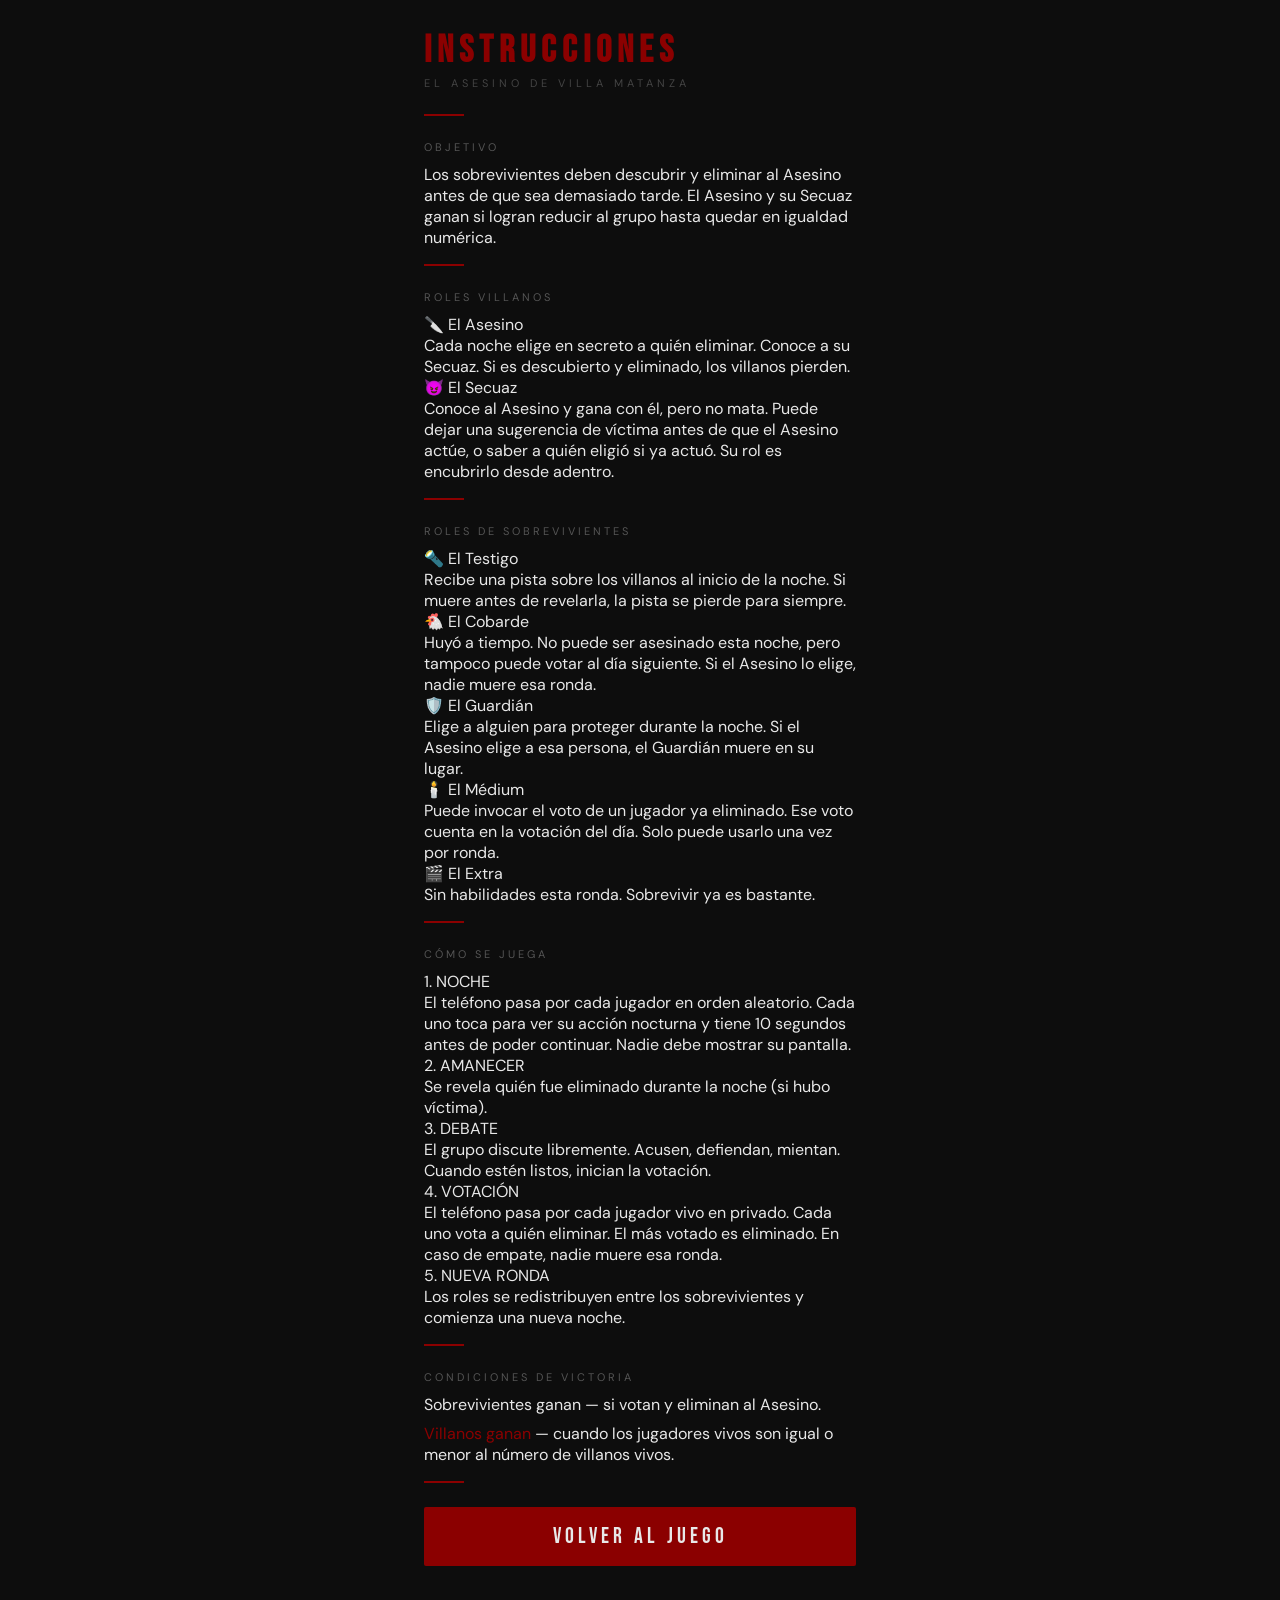
==== instrucciones.html @ 130f5b96 "Rename instrucciones to instrucciones.html" ====
<!DOCTYPE html>
<html lang="es">
<head>
  <meta charset="UTF-8" />
  <meta name="viewport" content="width=device-width, initial-scale=1.0" />
  <title>Instrucciones — El Asesino de Villa Matanza</title>
  <link rel="stylesheet" href="style.css" />
  <link href="https://fonts.googleapis.com/css2?family=Bebas+Neue&family=DM+Sans:wght@300;400;500&display=swap" rel="stylesheet" />
</head>
<body>
  <div class="container" style="padding-top: 2rem; padding-bottom: 4rem;">

    <h1 class="titulo" style="font-size: 38px;">Instrucciones</h1>
    <p class="subtitulo">El Asesino de Villa Matanza</p>
    <div class="bloodline"></div>

    <p class="label">Objetivo</p>
    <p class="instr-text">Los sobrevivientes deben descubrir y eliminar al Asesino antes de que sea demasiado tarde. El Asesino y su Secuaz ganan si logran reducir al grupo hasta quedar en igualdad numérica.</p>

    <div class="bloodline"></div>

    <p class="label">Roles villanos</p>

    <p class="instr-rol">🔪 El Asesino</p>
    <p class="instr-text">Cada noche elige en secreto a quién eliminar. Conoce a su Secuaz. Si es descubierto y eliminado, los villanos pierden.</p>

    <p class="instr-rol">😈 El Secuaz</p>
    <p class="instr-text">Conoce al Asesino y gana con él, pero no mata. Puede dejar una sugerencia de víctima antes de que el Asesino actúe, o saber a quién eligió si ya actuó. Su rol es encubrirlo desde adentro.</p>

    <div class="bloodline"></div>

    <p class="label">Roles de sobrevivientes</p>

    <p class="instr-rol">🔦 El Testigo</p>
    <p class="instr-text">Recibe una pista sobre los villanos al inicio de la noche. Si muere antes de revelarla, la pista se pierde para siempre.</p>

    <p class="instr-rol">🐔 El Cobarde</p>
    <p class="instr-text">Huyó a tiempo. No puede ser asesinado esta noche, pero tampoco puede votar al día siguiente. Si el Asesino lo elige, nadie muere esa ronda.</p>

    <p class="instr-rol">🛡️ El Guardián</p>
    <p class="instr-text">Elige a alguien para proteger durante la noche. Si el Asesino elige a esa persona, el Guardián muere en su lugar.</p>

    <p class="instr-rol">🕯️ El Médium</p>
    <p class="instr-text">Puede invocar el voto de un jugador ya eliminado. Ese voto cuenta en la votación del día. Solo puede usarlo una vez por ronda.</p>

    <p class="instr-rol">🎬 El Extra</p>
    <p class="instr-text">Sin habilidades esta ronda. Sobrevivir ya es bastante.</p>

    <div class="bloodline"></div>

    <p class="label">Cómo se juega</p>

    <p class="instr-paso">1. NOCHE</p>
    <p class="instr-text">El teléfono pasa por cada jugador en orden aleatorio. Cada uno toca para ver su acción nocturna y tiene 10 segundos antes de poder continuar. Nadie debe mostrar su pantalla.</p>

    <p class="instr-paso">2. AMANECER</p>
    <p class="instr-text">Se revela quién fue eliminado durante la noche (si hubo víctima).</p>

    <p class="instr-paso">3. DEBATE</p>
    <p class="instr-text">El grupo discute libremente. Acusen, defiendan, mientan. Cuando estén listos, inician la votación.</p>

    <p class="instr-paso">4. VOTACIÓN</p>
    <p class="instr-text">El teléfono pasa por cada jugador vivo en privado. Cada uno vota a quién eliminar. El más votado es eliminado. En caso de empate, nadie muere esa ronda.</p>

    <p class="instr-paso">5. NUEVA RONDA</p>
    <p class="instr-text">Los roles se redistribuyen entre los sobrevivientes y comienza una nueva noche.</p>

    <div class="bloodline"></div>

    <p class="label">Condiciones de victoria</p>
    <p class="instr-text" style="margin-bottom: 8px;"><span style="color:#e8e8e8">Sobrevivientes ganan</span> — si votan y eliminan al Asesino.</p>
    <p class="instr-text"><span style="color:#8b0000">Villanos ganan</span> — cuando los jugadores vivos son igual o menor al número de villanos vivos.</p>

    <div class="bloodline"></div>

    <a href="index.html" class="btn-primary" style="display:block; text-align:center; text-decoration:none; margin-top:1rem;">VOLVER AL JUEGO</a>

  </div>
</body>
</html>
---- style.css ----
@import url('https://fonts.googleapis.com/css2?family=Bebas+Neue&family=DM+Sans:wght@300;400;500&display=swap');

*, *::before, *::after { box-sizing: border-box; margin: 0; padding: 0; }

body {
  background: #0d0d0d;
  color: #e8e8e8;
  font-family: 'DM Sans', sans-serif;
  min-height: 100vh;
}

.screen { display: none; }
.screen.active { display: block; }

.container {
  max-width: 480px;
  margin: 0 auto;
  padding: 2rem 1.5rem 3rem;
}

/* Tipografía */
.titulo {
  font-family: 'Bebas Neue', sans-serif;
  font-size: 56px;
  letter-spacing: 6px;
  color: #8b0000;
  line-height: 1;
}

.subtitulo {
  font-size: 11px;
  letter-spacing: 4px;
  text-transform: uppercase;
  color: #444;
  margin: 6px 0 1.5rem;
}

.label {
  font-size: 11px;
  letter-spacing: 3px;
  text-transform: uppercase;
  color: #555;
  margin-bottom: 10px;
}

.instruccion {
  font-size: 15px;
  color: #888;
  line-height: 1.8;
  margin-bottom: 2rem;
}

.bloodline {
  width: 40px;
  height: 2px;
  background: #8b0000;
  margin: 1rem 0 1.5rem;
}

.accent { color: #8b0000; }

/* Jugadores */
.player-list {
  display: flex;
  flex-direction: column;
  gap: 8px;
  margin-bottom: 1rem;
}

.player-row {
  display: flex;
  align-items: center;
  gap: 8px;
}

.player-num {
  font-size: 11px;
  color: #8b0000;
  width: 20px;
  flex-shrink: 0;
  letter-spacing: 1px;
}

.vm-input {
  flex: 1;
  background: #1a1a1a;
  border: 0.5px solid #2a2a2a;
  color: #e8e8e8;
  padding: 10px 14px;
  font-size: 14px;
  font-family: 'DM Sans', sans-serif;
  outline: none;
  border-radius: 2px;
  transition: border-color 0.2s;
}

.vm-input:focus { border-color: #8b0000; }
.vm-input::placeholder { color: #333; }

.btn-remove {
  background: none;
  border: none;
  color: #333;
  cursor: pointer;
  font-size: 16px;
  padding: 4px 6px;
  line-height: 1;
  transition: color 0.2s;
}

.btn-remove:hover { color: #8b0000; }

.btn-agregar {
  width: 100%;
  background: none;
  border: 0.5px solid #2a2a2a;
  color: #555;
  padding: 10px;
  font-size: 11px;
  letter-spacing: 2px;
  text-transform: uppercase;
  cursor: pointer;
  font-family: 'DM Sans', sans-serif;
  border-radius: 2px;
  transition: all 0.2s;
  margin-bottom: 1.5rem;
}

.btn-agregar:hover { border-color: #555; color: #e8e8e8; }

.counter {
  display: flex;
  justify-content: space-between;
  font-size: 11px;
  color: #444;
  margin-bottom: 1.5rem;
  letter-spacing: 1px;
}

/* Botón principal */
.btn-primary {
  width: 100%;
  background: #8b0000;
  border: none;
  color: #e8e8e8;
  padding: 16px;
  font-family: 'Bebas Neue', sans-serif;
  font-size: 22px;
  letter-spacing: 4px;
  cursor: pointer;
  border-radius: 2px;
  transition: background 0.2s;
}

.btn-primary:hover { background: #a30000; }
.btn-primary:disabled { background: #1a1a1a; color: #333; cursor: not-allowed; }

.warning {
  font-size: 11px;
  color: #8b0000;
  letter-spacing: 1px;
  margin-top: 10px;
  min-height: 16px;
}

/* Pantalla de rol */
.nombre-jugador {
  font-family: 'Bebas Neue', sans-serif;
  font-size: 42px;
  letter-spacing: 4px;
  color: #e8e8e8;
}

.rol-nombre {
  font-family: 'Bebas Neue', sans-serif;
  font-size: 48px;
  letter-spacing: 4px;
  color: #8b0000;
}

.rol-desc {
  font-size: 15px;
  color: #888;
  line-height: 1.8;
}

.villain-extra {
  border-left: 2px solid #8b0000;
  padding-left: 1rem;
  margin-top: 1.5rem;
}

.complice-nombre {
  font-size: 20px;
  font-family: 'Bebas Neue', sans-serif;
  letter-spacing: 3px;
  color: #e8e8e8;
  margin-top: 4px;
}

/* ── PICKER LIST ── */
.picker-list {
  display: flex;
  flex-direction: column;
  gap: 8px;
  margin: 1.5rem 0;
}

.picker-btn {
  width: 100%;
  background: #1a1a1a;
  border: 0.5px solid #2a2a2a;
  color: #e8e8e8;
  padding: 12px 16px;
  font-size: 15px;
  font-family: 'DM Sans', sans-serif;
  text-align: left;
  cursor: pointer;
  border-radius: 2px;
  transition: all 0.2s;
  letter-spacing: 1px;
}

.picker-btn:hover { border-color: #8b0000; color: #fff; }
.picker-btn.selected { border-color: #8b0000; background: #1f0000; color: #fff; }

/* ── TIMER ── */
.timer-wrap {
  margin: 2rem 0 1.5rem;
  position: relative;
}

.timer-bar-bg {
  height: 3px;
  background: #1a1a1a;
  border-radius: 2px;
  overflow: hidden;
  margin-bottom: 8px;
}

.timer-bar {
  height: 3px;
  background: #8b0000;
  border-radius: 2px;
  width: 100%;
  transition: width 1s linear;
}

.timer-text {
  font-family: 'Bebas Neue', sans-serif;
  font-size: 32px;
  color: #8b0000;
  letter-spacing: 4px;
}

/* ── ALIVE LIST ── */
.alive-list {
  display: flex;
  flex-wrap: wrap;
  gap: 8px;
  margin: 1rem 0 2rem;
}

.alive-chip {
  background: #1a1a1a;
  border: 0.5px solid #2a2a2a;
  color: #888;
  padding: 6px 12px;
  font-size: 12px;
  letter-spacing: 1px;
  border-radius: 2px;
}

/* ── GAMEOVER ── */
.gameover-roles {
  display: flex;
  flex-direction: column;
  gap: 8px;
  margin-top: 1.5rem;
}

.gameover-role-row {
  display: flex;
  justify-content: space-between;
  font-size: 13px;
  padding: 8px 0;
  border-bottom: 0.5px solid #1e1e1e;
  color: #888;
}

.gameover-role-row span:first-child { color: #e8e8e8; }
.gameover-role-row .villain-tag { color: #8b0000; }

/* ── CAMPOS DE JUGADOR ── */
.player-fields {
  flex: 1;
  display: flex;
  flex-direction: column;
  gap: 6px;
}

.player-sub {
  display: flex;
  gap: 6px;
  align-items: center;
}

.vm-input-sm {
  width: 70px;
  flex: none;
}

.vm-select {
  flex: 1;
  background: #1a1a1a;
  border: 0.5px solid #2a2a2a;
  color: #e8e8e8;
  padding: 10px 10px;
  font-size: 14px;
  font-family: 'DM Sans', sans-serif;
  outline: none;
  border-radius: 2px;
  transition: border-color 0.2s;
  appearance: none;
}

.vm-select:focus { border-color: #8b0000; }
.vm-select option { background: #1a1a1a; }

/* Ocultar flechas de número */
input[type=number]::-webkit-inner-spin-button,
input[type=number]::-webkit-outer-spin-button { -webkit-appearance: none; }
input[type=number] { -moz-appearance: textfield; }

.btn-instrucciones {
  display: block;
  width: 100%;
  text-align: center;
  padding: 12px;
  font-family: 'Bebas Neue', sans-serif;
  font-size: 18px;
  letter-spacing: 4px;
  color: #555;
  border: 0.5px solid #2a2a2a;
  border-radius: 2px;
  text-decoration: none;
  margin-bottom: 12px;
  transition: all 0.2s;
}
.btn-instrucciones:hover { color: #e8e8e8; border-color: #555; }
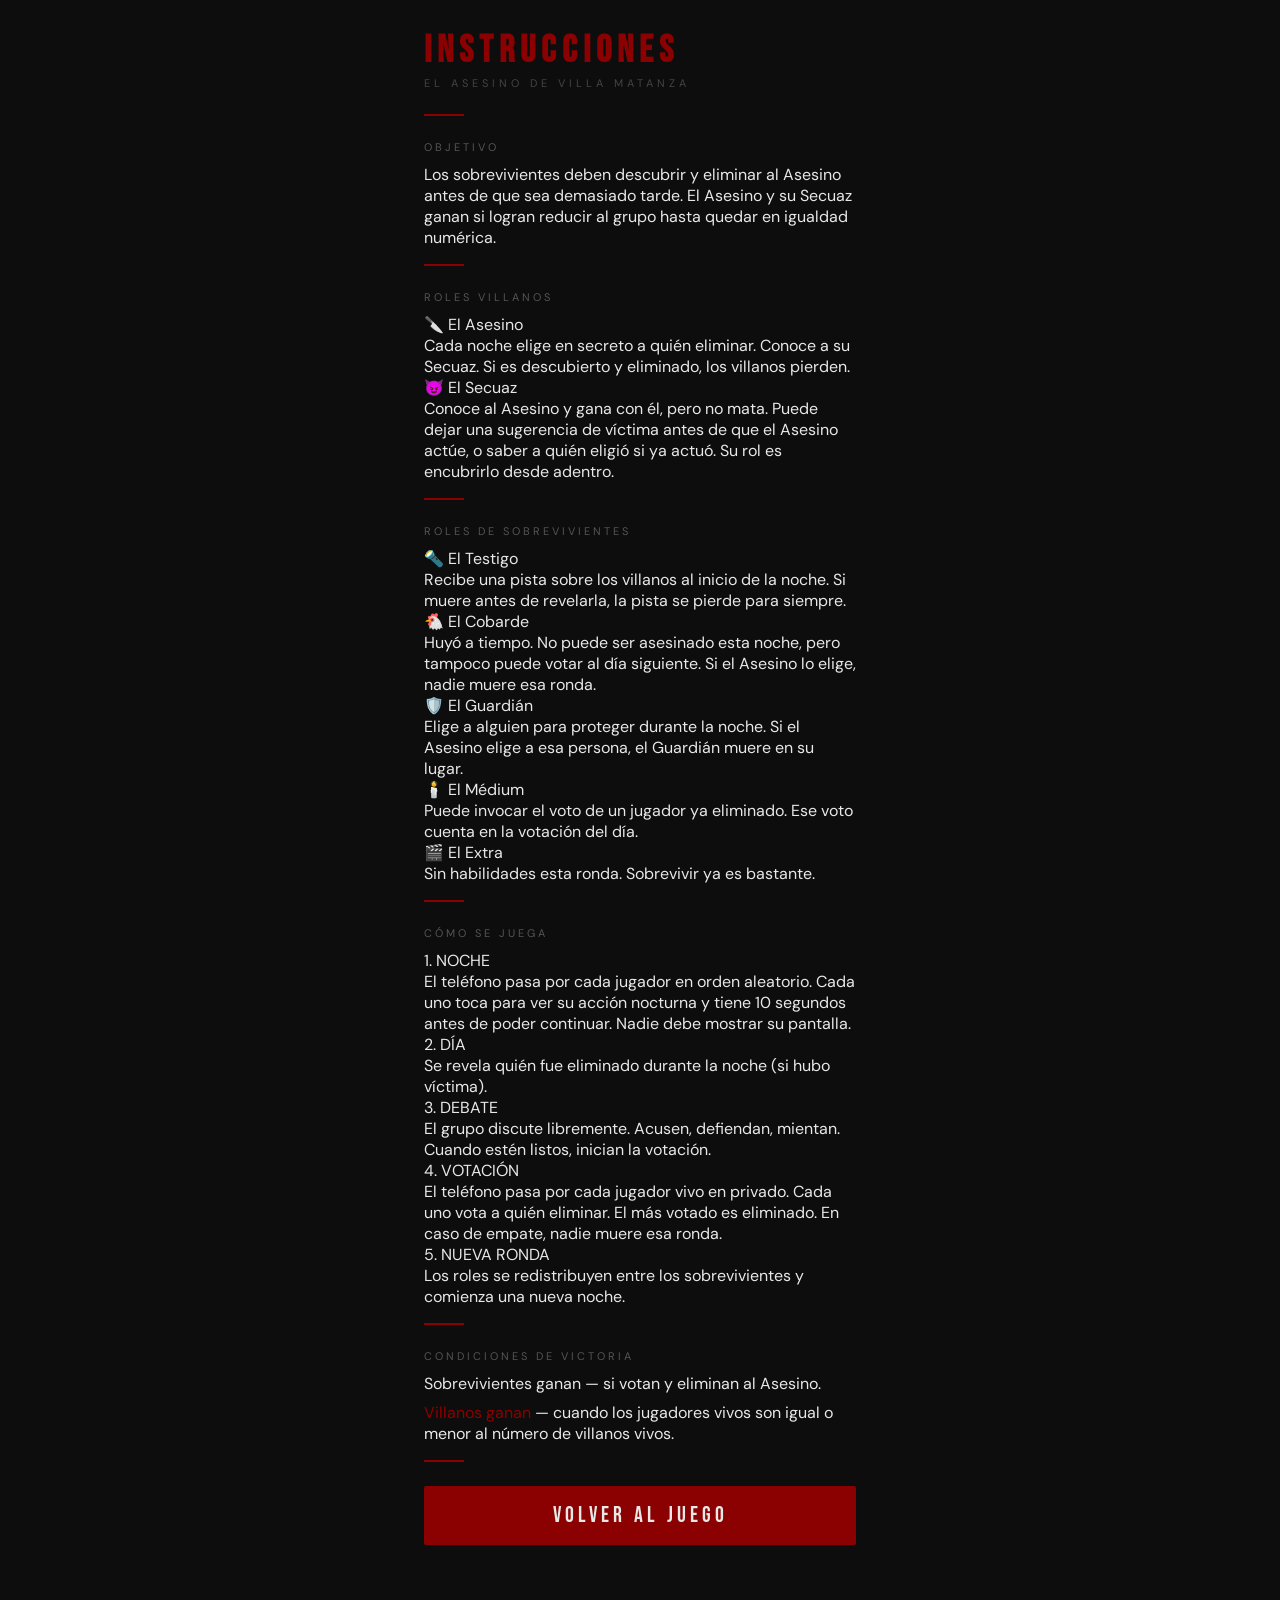
==== commit b11eb16a: "Update instrucciones.html" ====
--- a/instrucciones.html
+++ b/instrucciones.html
@@ -6,6 +6,7 @@
   <title>Instrucciones — El Asesino de Villa Matanza</title>
   <link rel="stylesheet" href="style.css" />
   <link href="https://fonts.googleapis.com/css2?family=Bebas+Neue&family=DM+Sans:wght@300;400;500&display=swap" rel="stylesheet" />
+  <link rel="icon" type="image/svg+xml" href="favicon.svg" />
 </head>
 <body>
   <div class="container" style="padding-top: 2rem; padding-bottom: 4rem;">
@@ -41,7 +42,7 @@
     <p class="instr-text">Elige a alguien para proteger durante la noche. Si el Asesino elige a esa persona, el Guardián muere en su lugar.</p>
 
     <p class="instr-rol">🕯️ El Médium</p>
-    <p class="instr-text">Puede invocar el voto de un jugador ya eliminado. Ese voto cuenta en la votación del día. Solo puede usarlo una vez por ronda.</p>
+    <p class="instr-text">Puede invocar el voto de un jugador ya eliminado. Ese voto cuenta en la votación del día.</p>
 
     <p class="instr-rol">🎬 El Extra</p>
     <p class="instr-text">Sin habilidades esta ronda. Sobrevivir ya es bastante.</p>
@@ -53,7 +54,7 @@
     <p class="instr-paso">1. NOCHE</p>
     <p class="instr-text">El teléfono pasa por cada jugador en orden aleatorio. Cada uno toca para ver su acción nocturna y tiene 10 segundos antes de poder continuar. Nadie debe mostrar su pantalla.</p>
 
-    <p class="instr-paso">2. AMANECER</p>
+    <p class="instr-paso">2. DÍA</p>
     <p class="instr-text">Se revela quién fue eliminado durante la noche (si hubo víctima).</p>
 
     <p class="instr-paso">3. DEBATE</p>
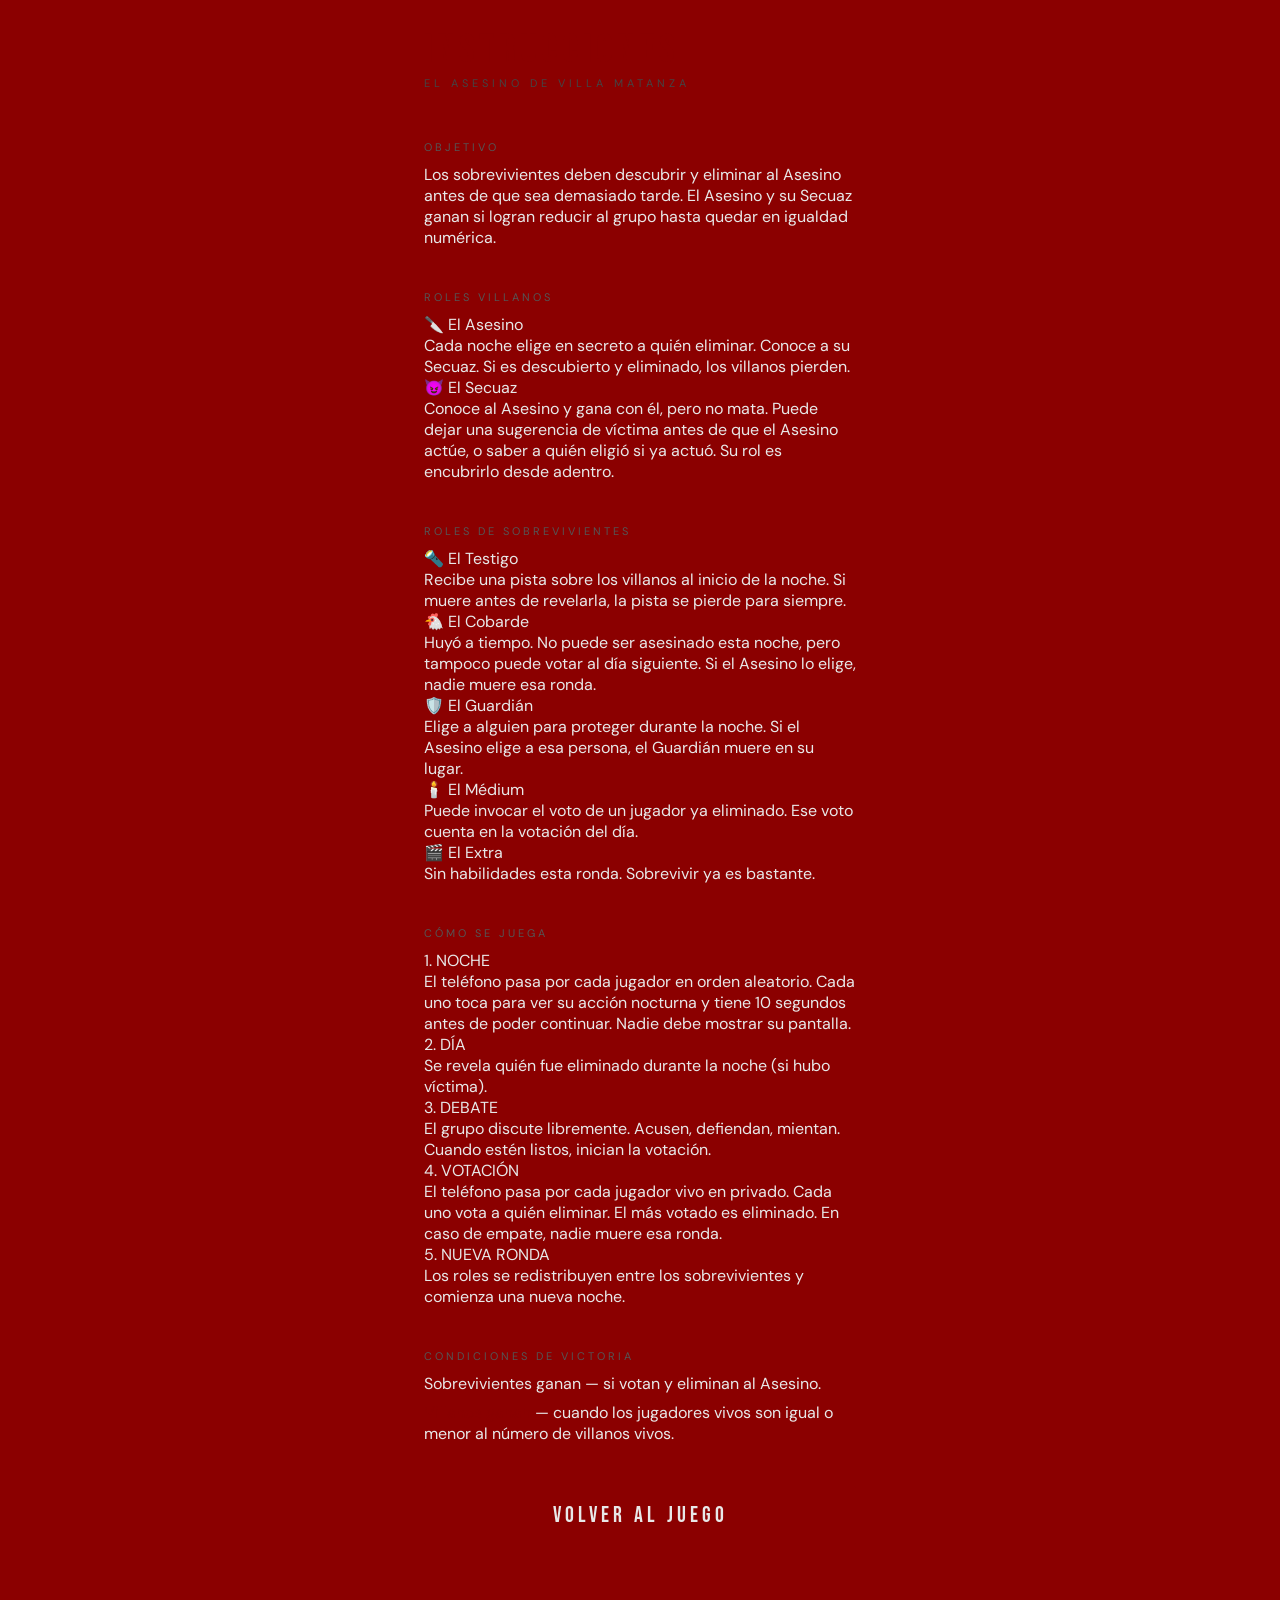
==== commit e6e1bbcf: "Update instrucciones.html" ====
--- a/instrucciones.html
+++ b/instrucciones.html
@@ -8,7 +8,7 @@
   <link href="https://fonts.googleapis.com/css2?family=Bebas+Neue&family=DM+Sans:wght@300;400;500&display=swap" rel="stylesheet" />
   <link rel="icon" type="image/svg+xml" href="favicon.svg" />
 </head>
-<body>
+<body style="background: #8b0000;">
   <div class="container" style="padding-top: 2rem; padding-bottom: 4rem;">
 
     <h1 class="titulo" style="font-size: 38px;">Instrucciones</h1>
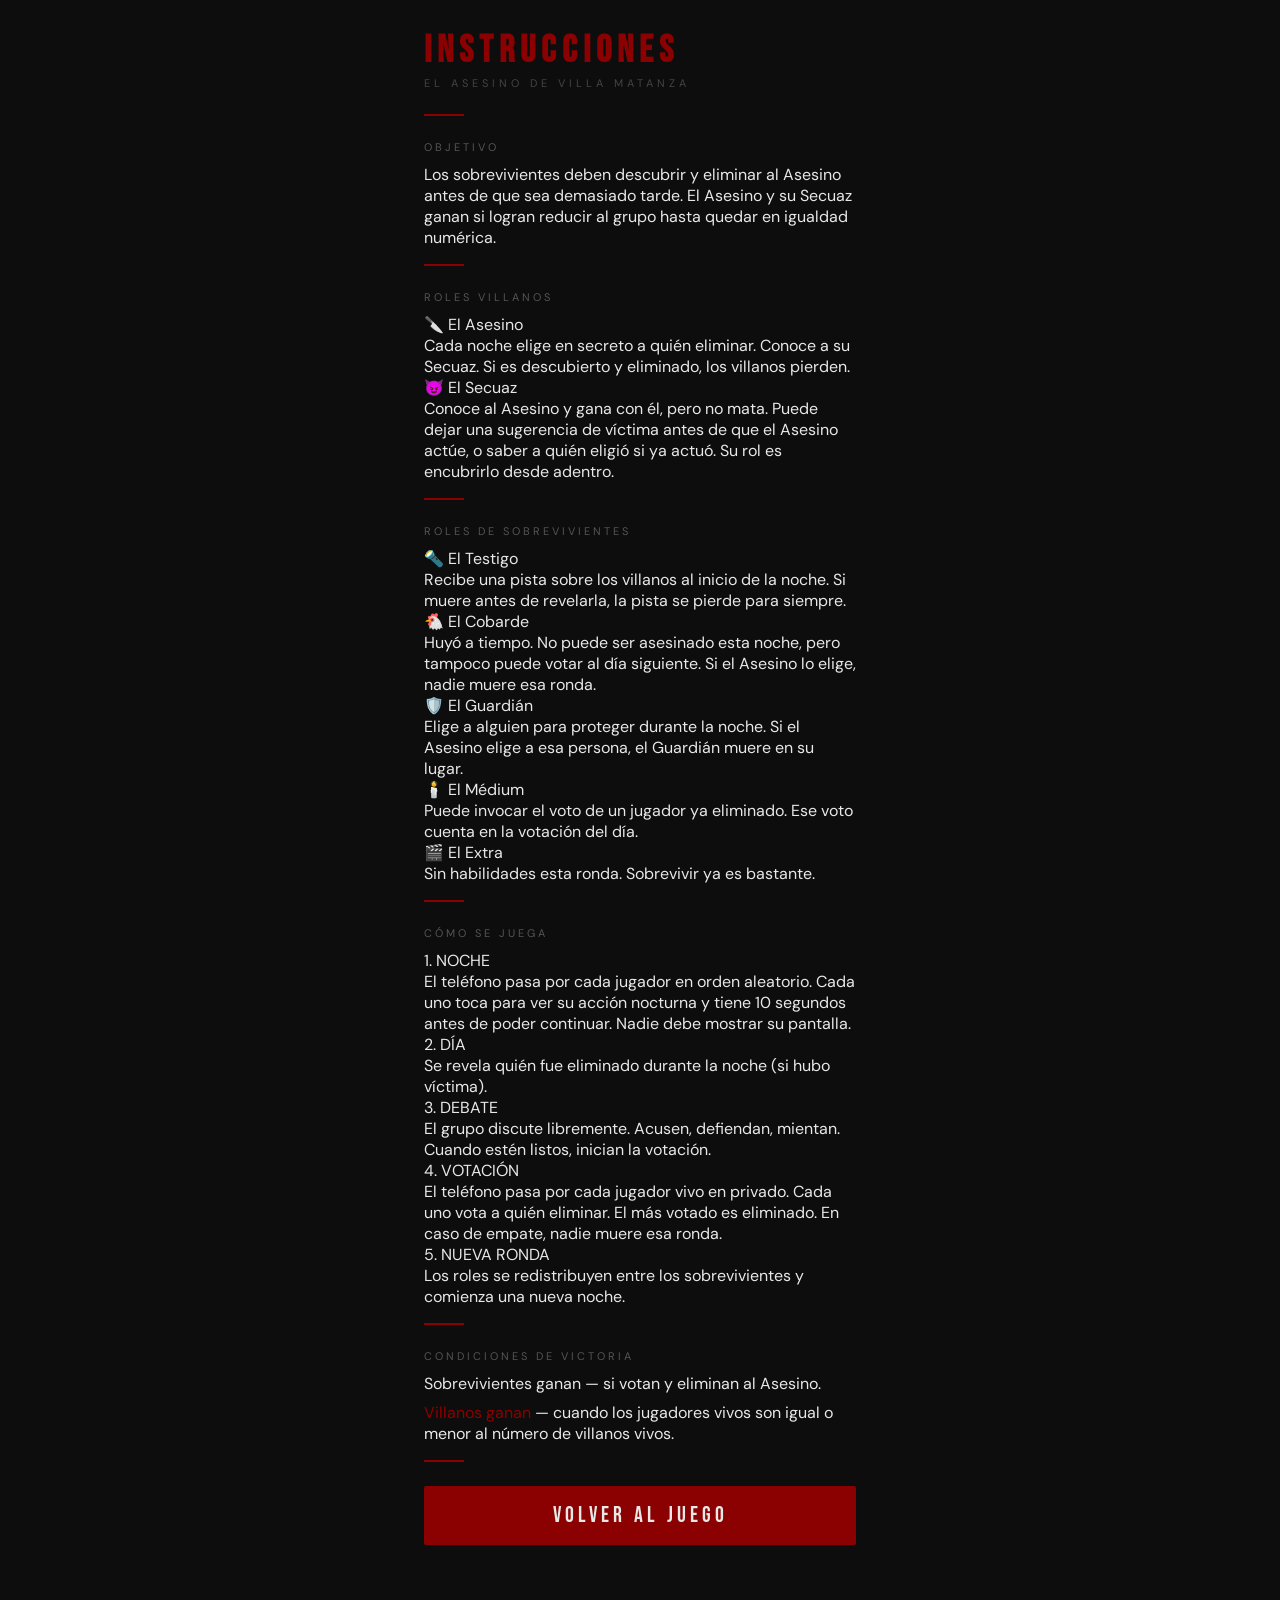
==== commit aa1dfea8: "Update instrucciones.html" ====
--- a/instrucciones.html
+++ b/instrucciones.html
@@ -8,7 +8,7 @@
   <link href="https://fonts.googleapis.com/css2?family=Bebas+Neue&family=DM+Sans:wght@300;400;500&display=swap" rel="stylesheet" />
   <link rel="icon" type="image/svg+xml" href="favicon.svg" />
 </head>
-<body style="background: #8b0000;">
+<body>
   <div class="container" style="padding-top: 2rem; padding-bottom: 4rem;">
 
     <h1 class="titulo" style="font-size: 38px;">Instrucciones</h1>
--- a/style.css
+++ b/style.css
@@ -348,3 +348,10 @@
   transition: all 0.2s;
 }
 .btn-instrucciones:hover { color: #e8e8e8; border-color: #555; }
+
+.instrucciones-page .instr-text { color: #e8e8e8; }
+.instrucciones-page .label { color: #ffcccc; }
+.instrucciones-page .bloodline { background: #e8e8e8; }
+.instrucciones-page .instr-paso { color: #fff; }
+.instrucciones-page .instr-rol { color: #fff; }
+.instrucciones-page .subtitulo { color: #ffcccc; }
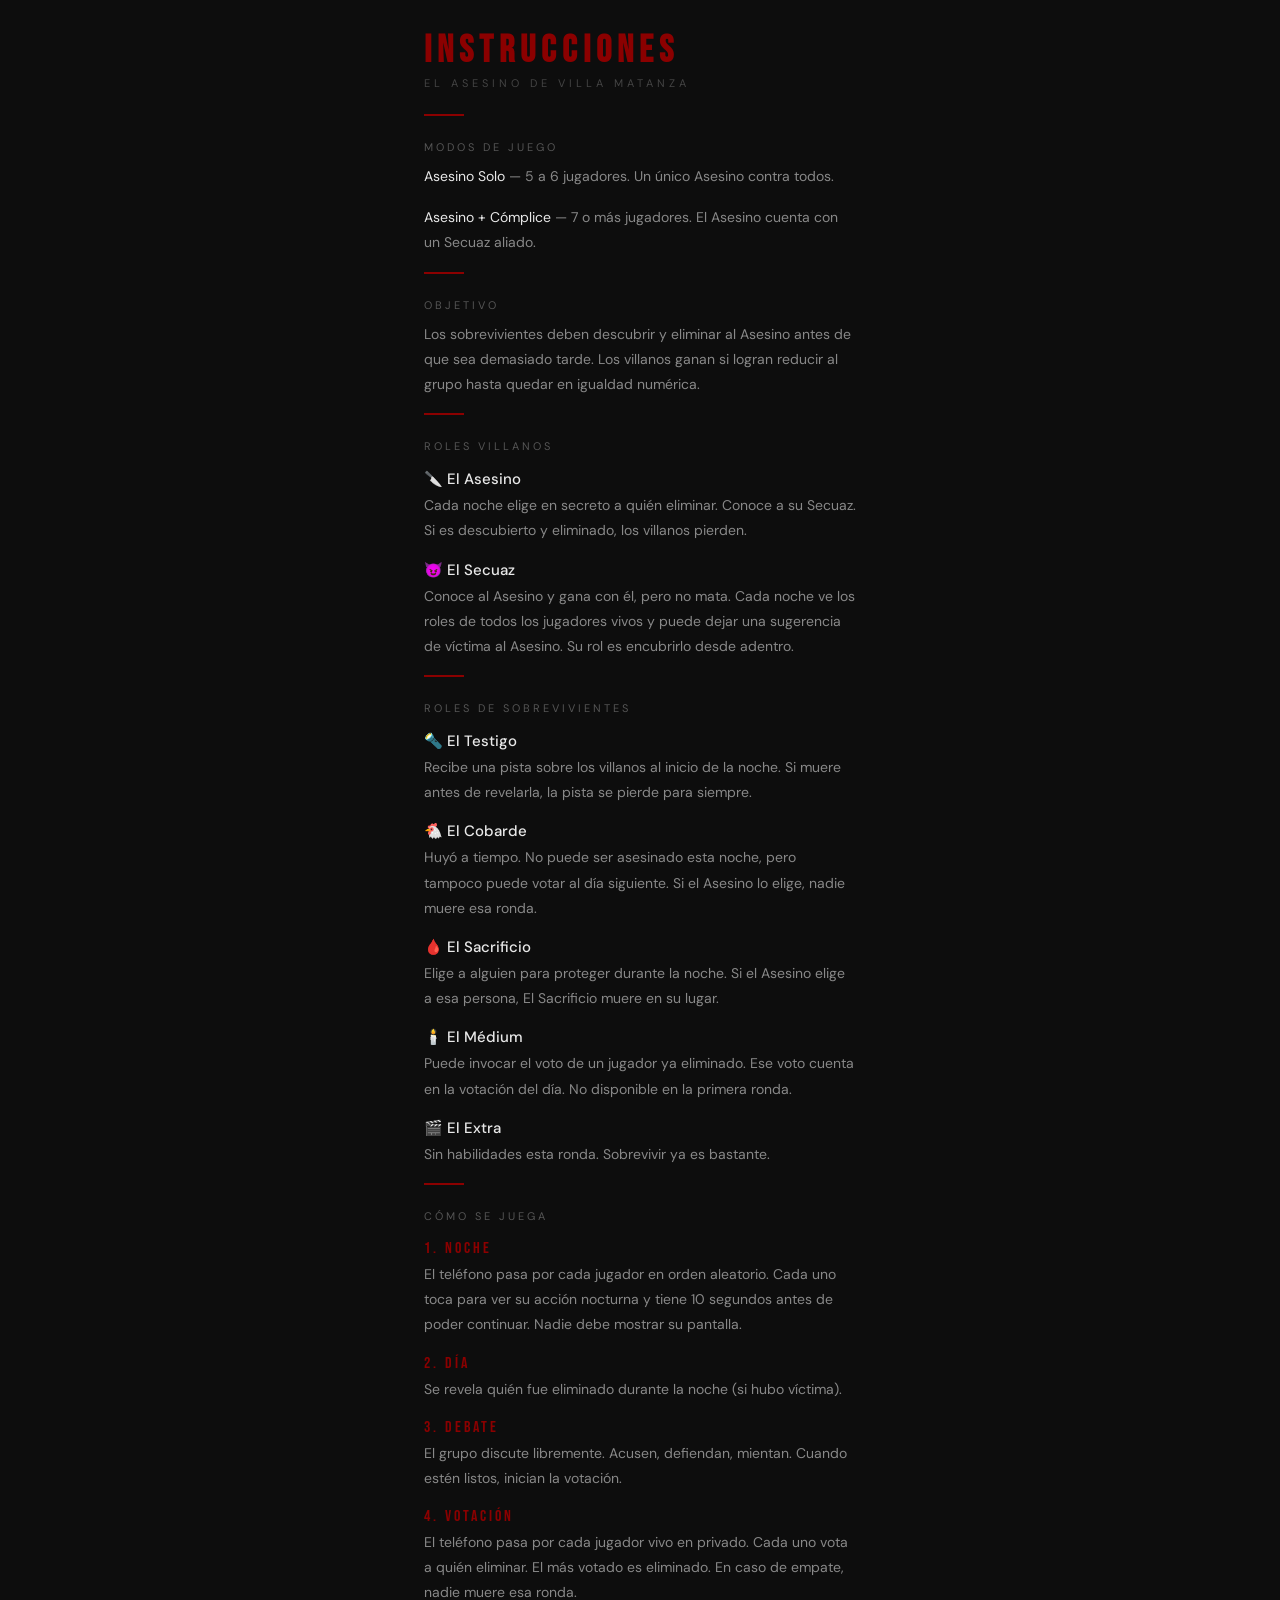
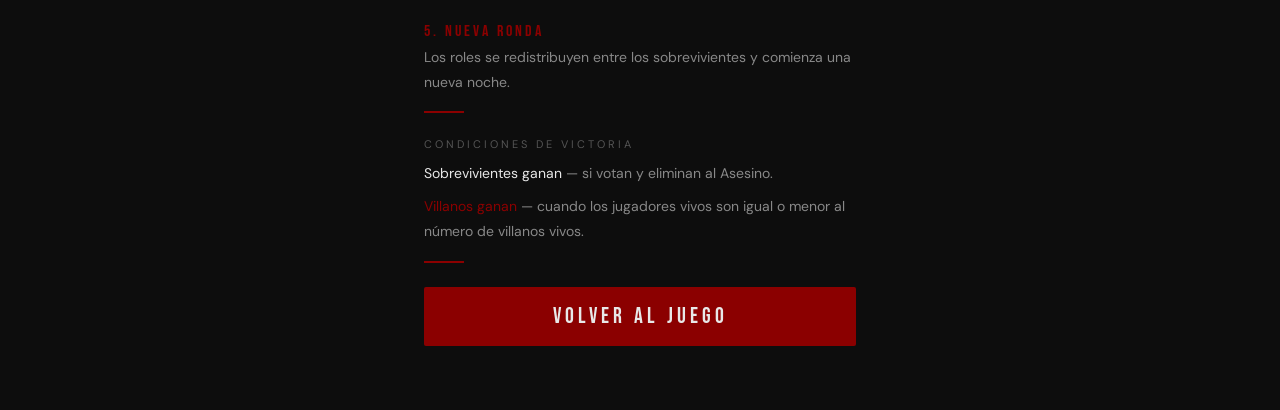
==== commit aac2441d: "Update instrucciones.html" ====
--- a/instrucciones.html
+++ b/instrucciones.html
@@ -15,8 +15,14 @@
     <p class="subtitulo">El Asesino de Villa Matanza</p>
     <div class="bloodline"></div>
 
+    <p class="label">Modos de juego</p>
+    <p class="instr-text"><span style="color:#e8e8e8">Asesino Solo</span> — 5 a 6 jugadores. Un único Asesino contra todos.</p>
+    <p class="instr-text"><span style="color:#e8e8e8">Asesino + Cómplice</span> — 7 o más jugadores. El Asesino cuenta con un Secuaz aliado.</p>
+
+    <div class="bloodline"></div>
+
     <p class="label">Objetivo</p>
-    <p class="instr-text">Los sobrevivientes deben descubrir y eliminar al Asesino antes de que sea demasiado tarde. El Asesino y su Secuaz ganan si logran reducir al grupo hasta quedar en igualdad numérica.</p>
+    <p class="instr-text">Los sobrevivientes deben descubrir y eliminar al Asesino antes de que sea demasiado tarde. Los villanos ganan si logran reducir al grupo hasta quedar en igualdad numérica.</p>
 
     <div class="bloodline"></div>
 
@@ -26,7 +32,7 @@
     <p class="instr-text">Cada noche elige en secreto a quién eliminar. Conoce a su Secuaz. Si es descubierto y eliminado, los villanos pierden.</p>
 
     <p class="instr-rol">😈 El Secuaz</p>
-    <p class="instr-text">Conoce al Asesino y gana con él, pero no mata. Puede dejar una sugerencia de víctima antes de que el Asesino actúe, o saber a quién eligió si ya actuó. Su rol es encubrirlo desde adentro.</p>
+    <p class="instr-text">Conoce al Asesino y gana con él, pero no mata. Cada noche ve los roles de todos los jugadores vivos y puede dejar una sugerencia de víctima al Asesino. Su rol es encubrirlo desde adentro.</p>
 
     <div class="bloodline"></div>
 
@@ -38,11 +44,11 @@
     <p class="instr-rol">🐔 El Cobarde</p>
     <p class="instr-text">Huyó a tiempo. No puede ser asesinado esta noche, pero tampoco puede votar al día siguiente. Si el Asesino lo elige, nadie muere esa ronda.</p>
 
-    <p class="instr-rol">🛡️ El Guardián</p>
-    <p class="instr-text">Elige a alguien para proteger durante la noche. Si el Asesino elige a esa persona, el Guardián muere en su lugar.</p>
+    <p class="instr-rol">🩸 El Sacrificio</p>
+    <p class="instr-text">Elige a alguien para proteger durante la noche. Si el Asesino elige a esa persona, El Sacrificio muere en su lugar.</p>
 
     <p class="instr-rol">🕯️ El Médium</p>
-    <p class="instr-text">Puede invocar el voto de un jugador ya eliminado. Ese voto cuenta en la votación del día.</p>
+    <p class="instr-text">Puede invocar el voto de un jugador ya eliminado. Ese voto cuenta en la votación del día. No disponible en la primera ronda.</p>
 
     <p class="instr-rol">🎬 El Extra</p>
     <p class="instr-text">Sin habilidades esta ronda. Sobrevivir ya es bastante.</p>
--- a/style.css
+++ b/style.css
@@ -327,11 +327,11 @@
 .vm-select:focus { border-color: #8b0000; }
 .vm-select option { background: #1a1a1a; }
 
-/* Ocultar flechas de número */
 input[type=number]::-webkit-inner-spin-button,
 input[type=number]::-webkit-outer-spin-button { -webkit-appearance: none; }
 input[type=number] { -moz-appearance: textfield; }
 
+/* ── INSTRUCCIONES ── */
 .btn-instrucciones {
   display: block;
   width: 100%;
@@ -340,18 +340,68 @@
   font-family: 'Bebas Neue', sans-serif;
   font-size: 18px;
   letter-spacing: 4px;
-  color: #555;
-  border: 0.5px solid #2a2a2a;
+  color: #e8e8e8;
+  background: #8b0000;
+  border: none;
   border-radius: 2px;
   text-decoration: none;
   margin-bottom: 12px;
+  transition: background 0.2s;
+}
+.btn-instrucciones:hover { background: #a30000; }
+
+.instr-text {
+  font-size: 14px;
+  color: #888;
+  line-height: 1.8;
+  margin-bottom: 1rem;
+}
+
+.instr-rol {
+  font-size: 15px;
+  color: #e8e8e8;
+  font-weight: 500;
+  margin-bottom: 4px;
+  margin-top: 1rem;
+}
+
+.instr-paso {
+  font-family: 'Bebas Neue', sans-serif;
+  font-size: 16px;
+  letter-spacing: 3px;
+
+  /* ── MODO DE JUEGO ── */
+.mode-grid { display: flex; flex-direction: column; gap: 12px; margin-top: 1rem; }
+.mode-btn {
+  width: 100%;
+  background: #1a1a1a;
+  border: 0.5px solid #2a2a2a;
+  color: #e8e8e8;
+  padding: 20px 16px;
+  cursor: pointer;
+  border-radius: 2px;
+  display: flex;
+  flex-direction: column;
+  gap: 6px;
   transition: all 0.2s;
-}
-.btn-instrucciones:hover { color: #e8e8e8; border-color: #555; }
-
-.instrucciones-page .instr-text { color: #e8e8e8; }
-.instrucciones-page .label { color: #ffcccc; }
-.instrucciones-page .bloodline { background: #e8e8e8; }
-.instrucciones-page .instr-paso { color: #fff; }
-.instrucciones-page .instr-rol { color: #fff; }
-.instrucciones-page .subtitulo { color: #ffcccc; }
+  text-align: left;
+}
+.mode-btn:hover { border-color: #8b0000; background: #1f0000; }
+.mode-name {
+  font-family: 'Bebas Neue', sans-serif;
+  font-size: 28px;
+  letter-spacing: 4px;
+  color: #e8e8e8;
+  display: block;
+}
+.mode-players {
+  font-size: 11px;
+  letter-spacing: 2px;
+  text-transform: uppercase;
+  color: #555;
+  display: block;
+}
+  color: #8b0000;
+  margin-bottom: 4px;
+  margin-top: 1rem;
+}
